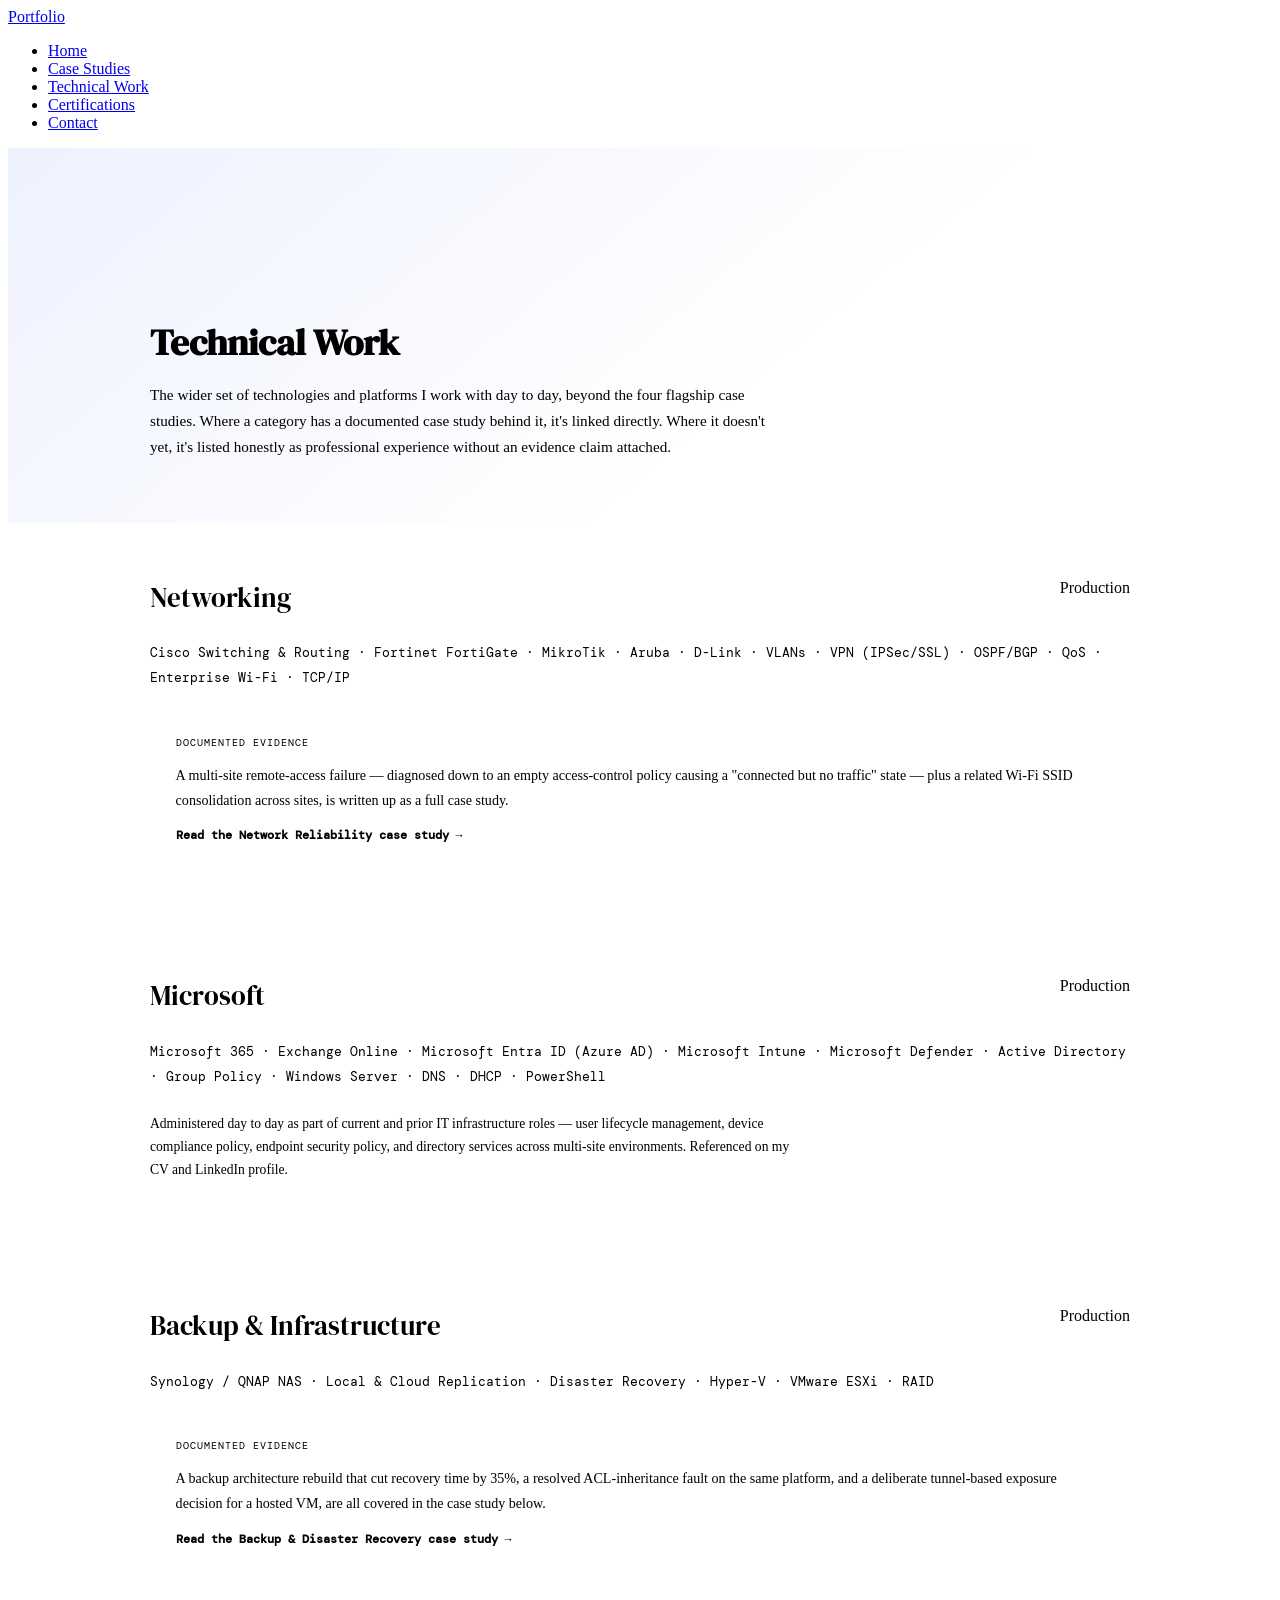
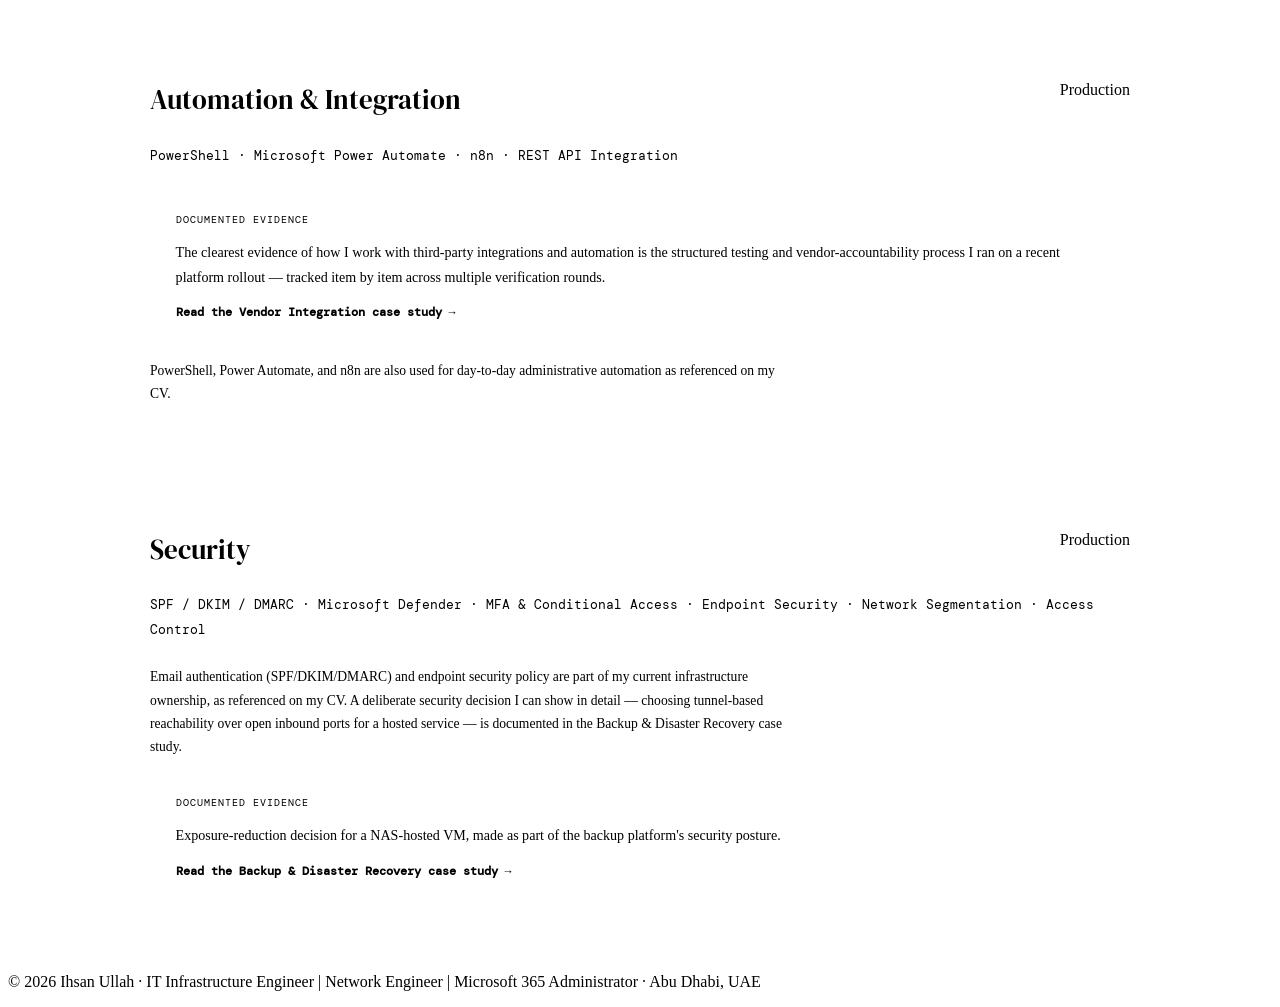
==== technical-work.html @ 3050b144 "Add files via upload" ====
<!DOCTYPE html>
<html lang="en">
<head>
<meta charset="UTF-8"/>
<meta name="viewport" content="width=device-width, initial-scale=1.0"/>
<title>Technical Work — Ihsan Ullah</title>
<link href="https://fonts.googleapis.com/css2?family=DM+Serif+Display:ital@0;1&family=DM+Mono:wght@400;500&family=Syne:wght@400;600;700;800&display=swap" rel="stylesheet"/>
<link rel="stylesheet" href="assets/main.css"/>
<style>
  .tw-header { padding: 9rem 5rem 3rem; background: linear-gradient(140deg, #eef2ff 0%, #ffffff 60%); }
  .tw-header-inner { max-width: 980px; margin: 0 auto; }
  .tw-header h1 { font-family: 'DM Serif Display', serif; font-size: 2.3rem; margin-bottom: 0.8rem; }
  .tw-header p { font-size: 0.95rem; color: var(--muted); max-width: 620px; line-height: 1.7; }

  .tw-category { max-width: 980px; margin: 0 auto; padding: 3.5rem 3rem; border-top: 1px solid var(--border); }
  .tw-cat-head { display: flex; justify-content: space-between; align-items: flex-start; margin-bottom: 1.6rem; flex-wrap: wrap; gap: 1rem; }
  .tw-cat-title { font-family: 'DM Serif Display', serif; font-size: 1.7rem; }
  .tw-cat-tech-list { font-family: 'DM Mono', monospace; font-size: 0.82rem; color: var(--muted); line-height: 1.9; margin-bottom: 1.4rem; }

  .evidence-block { background: var(--off-white); border-left: 3px solid var(--royal); padding: 1.4rem 1.6rem; margin-top: 1rem; }
  .evidence-block-label { font-family: 'DM Mono', monospace; font-size: 0.65rem; color: var(--royal); text-transform: uppercase; letter-spacing: 0.1em; margin-bottom: 0.5rem; }
  .evidence-block p { font-size: 0.88rem; line-height: 1.75; color: var(--text); margin-bottom: 0.8rem; }
  .evidence-block a { font-family: 'DM Mono', monospace; font-size: 0.72rem; color: var(--royal); text-decoration: none; font-weight: 700; }
  .evidence-block a:hover { text-decoration: underline; }

  .plain-note { font-size: 0.85rem; color: var(--muted); line-height: 1.7; max-width: 640px; }
</style>
</head>
<body>

<nav>
  <a href="index.html" class="nav-logo">Portfolio</a>
  <ul class="nav-links">
    <li><a href="index.html">Home</a></li>
    <li><a href="index.html#case-studies">Case Studies</a></li>
    <li><a href="technical-work.html" class="active">Technical Work</a></li>
    <li><a href="index.html#certifications">Certifications</a></li>
    <li><a href="index.html#contact">Contact</a></li>
  </ul>
</nav>

<div class="tw-header">
  <div class="tw-header-inner">
    <h1>Technical Work</h1>
    <p>The wider set of technologies and platforms I work with day to day, beyond the four flagship case studies. Where a category has a documented case study behind it, it's linked directly. Where it doesn't yet, it's listed honestly as professional experience without an evidence claim attached.</p>
  </div>
</div>

<div class="tw-category" id="networking" style="border-top:none;">
  <div class="tw-cat-head">
    <div class="tw-cat-title">Networking</div>
    <span class="tag tag-production">Production</span>
  </div>
  <div class="tw-cat-tech-list">Cisco Switching &amp; Routing · Fortinet FortiGate · MikroTik · Aruba · D-Link · VLANs · VPN (IPSec/SSL) · OSPF/BGP · QoS · Enterprise Wi-Fi · TCP/IP</div>
  <div class="evidence-block">
    <div class="evidence-block-label">Documented Evidence</div>
    <p>A multi-site remote-access failure — diagnosed down to an empty access-control policy causing a "connected but no traffic" state — plus a related Wi-Fi SSID consolidation across sites, is written up as a full case study.</p>
    <a href="case-studies/network-reliability.html">Read the Network Reliability case study →</a>
  </div>
</div>

<div class="tw-category" id="microsoft">
  <div class="tw-cat-head">
    <div class="tw-cat-title">Microsoft</div>
    <span class="tag tag-production">Production</span>
  </div>
  <div class="tw-cat-tech-list">Microsoft 365 · Exchange Online · Microsoft Entra ID (Azure AD) · Microsoft Intune · Microsoft Defender · Active Directory · Group Policy · Windows Server · DNS · DHCP · PowerShell</div>
  <p class="plain-note">Administered day to day as part of current and prior IT infrastructure roles — user lifecycle management, device compliance policy, endpoint security policy, and directory services across multi-site environments. Referenced on my CV and LinkedIn profile.</p>
</div>

<div class="tw-category" id="backup">
  <div class="tw-cat-head">
    <div class="tw-cat-title">Backup &amp; Infrastructure</div>
    <span class="tag tag-production">Production</span>
  </div>
  <div class="tw-cat-tech-list">Synology / QNAP NAS · Local &amp; Cloud Replication · Disaster Recovery · Hyper-V · VMware ESXi · RAID</div>
  <div class="evidence-block">
    <div class="evidence-block-label">Documented Evidence</div>
    <p>A backup architecture rebuild that cut recovery time by 35%, a resolved ACL-inheritance fault on the same platform, and a deliberate tunnel-based exposure decision for a hosted VM, are all covered in the case study below.</p>
    <a href="case-studies/backup-dr.html">Read the Backup &amp; Disaster Recovery case study →</a>
  </div>
</div>

<div class="tw-category" id="automation">
  <div class="tw-cat-head">
    <div class="tw-cat-title">Automation &amp; Integration</div>
    <span class="tag tag-production">Production</span>
  </div>
  <div class="tw-cat-tech-list">PowerShell · Microsoft Power Automate · n8n · REST API Integration</div>
  <div class="evidence-block">
    <div class="evidence-block-label">Documented Evidence</div>
    <p>The clearest evidence of how I work with third-party integrations and automation is the structured testing and vendor-accountability process I ran on a recent platform rollout — tracked item by item across multiple verification rounds.</p>
    <a href="case-studies/vendor-integration.html">Read the Vendor Integration case study →</a>
  </div>
  <p class="plain-note" style="margin-top:1rem;">PowerShell, Power Automate, and n8n are also used for day-to-day administrative automation as referenced on my CV.</p>
</div>

<div class="tw-category" id="security">
  <div class="tw-cat-head">
    <div class="tw-cat-title">Security</div>
    <span class="tag tag-production">Production</span>
  </div>
  <div class="tw-cat-tech-list">SPF / DKIM / DMARC · Microsoft Defender · MFA &amp; Conditional Access · Endpoint Security · Network Segmentation · Access Control</div>
  <p class="plain-note">Email authentication (SPF/DKIM/DMARC) and endpoint security policy are part of my current infrastructure ownership, as referenced on my CV. A deliberate security decision I can show in detail — choosing tunnel-based reachability over open inbound ports for a hosted service — is documented in the Backup &amp; Disaster Recovery case study.</p>
  <div class="evidence-block" style="margin-top:1rem;">
    <div class="evidence-block-label">Documented Evidence</div>
    <p>Exposure-reduction decision for a NAS-hosted VM, made as part of the backup platform's security posture.</p>
    <a href="case-studies/backup-dr.html">Read the Backup &amp; Disaster Recovery case study →</a>
  </div>
</div>

<footer><p>© 2026 <span>Ihsan Ullah</span> · IT Infrastructure Engineer | Network Engineer | Microsoft 365 Administrator · Abu Dhabi, UAE</p></footer>

</body>
</html>
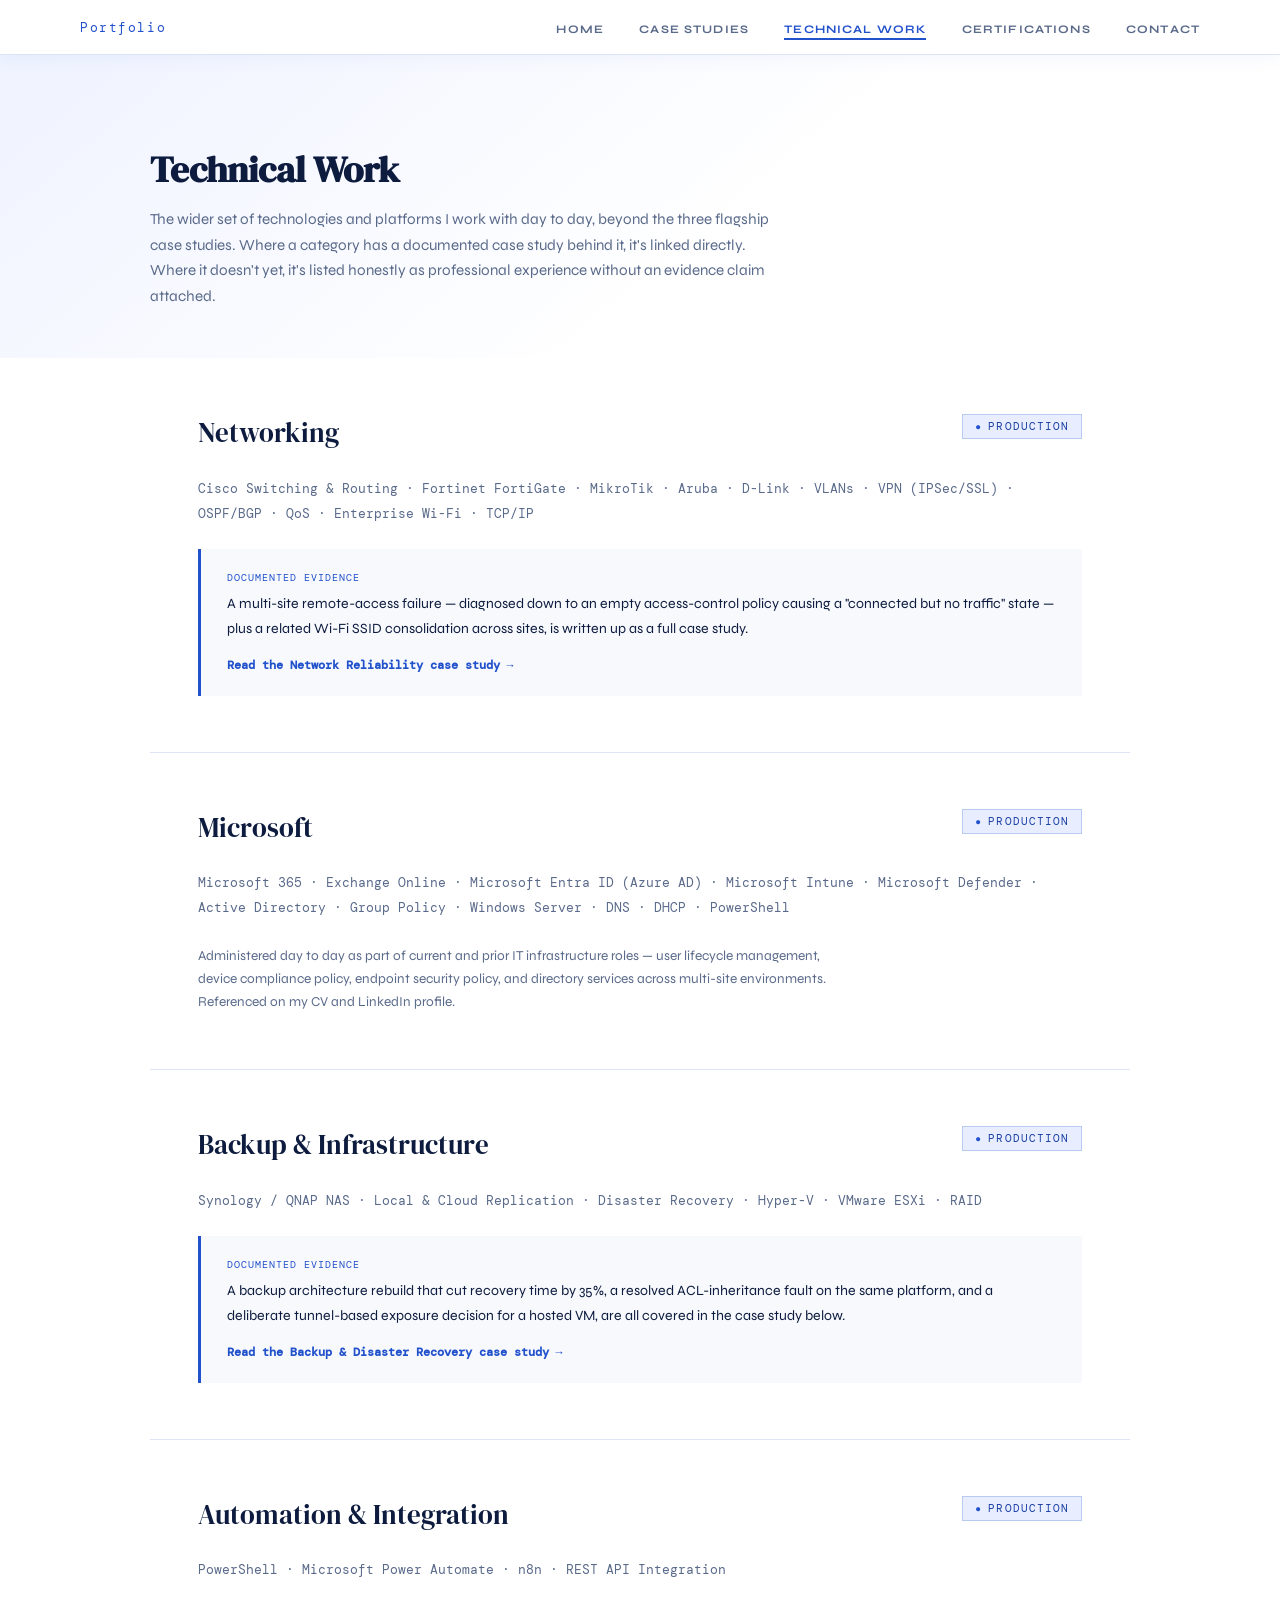
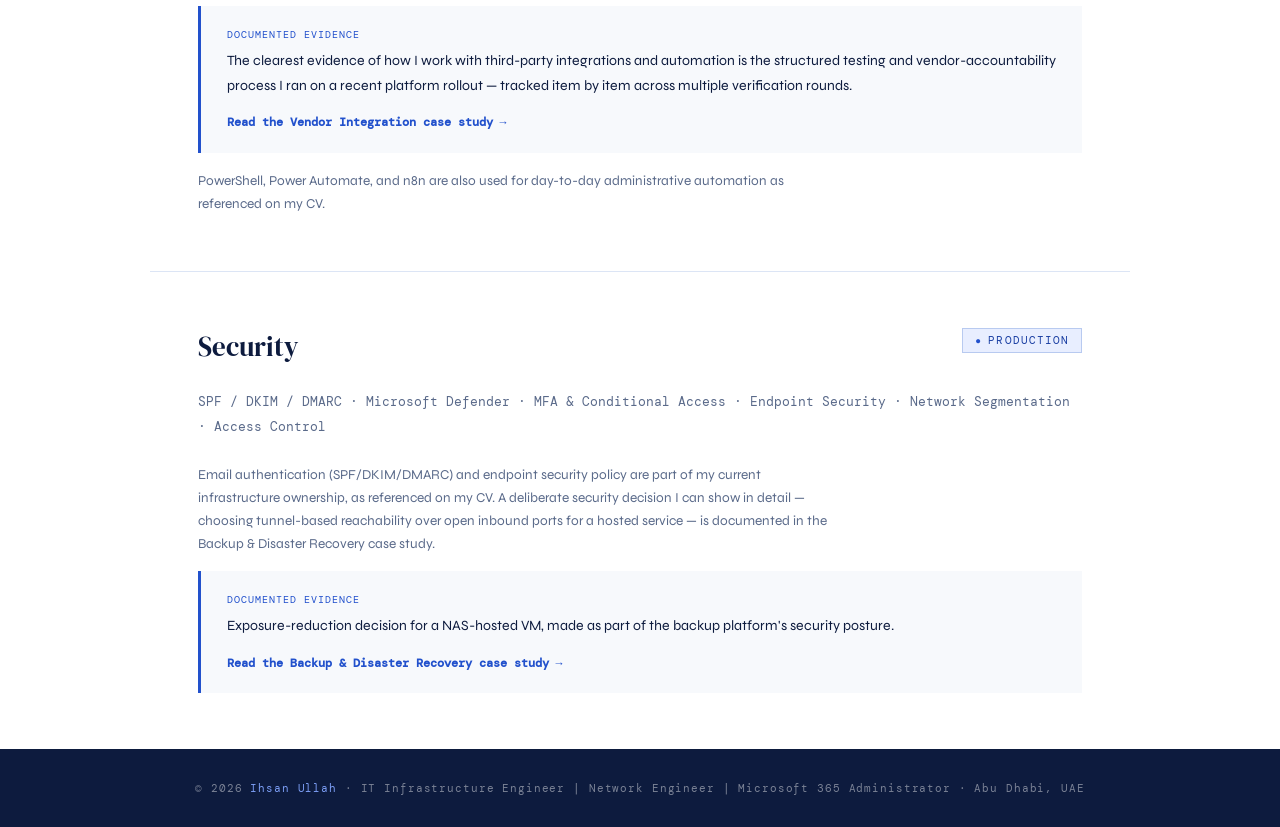
==== commit d54c86d7: "Update the number of flagship case studies" ====
--- a/technical-work.html
+++ b/technical-work.html
@@ -42,7 +42,7 @@
 <div class="tw-header">
   <div class="tw-header-inner">
     <h1>Technical Work</h1>
-    <p>The wider set of technologies and platforms I work with day to day, beyond the four flagship case studies. Where a category has a documented case study behind it, it's linked directly. Where it doesn't yet, it's listed honestly as professional experience without an evidence claim attached.</p>
+    <p>The wider set of technologies and platforms I work with day to day, beyond the three flagship case studies. Where a category has a documented case study behind it, it's linked directly. Where it doesn't yet, it's listed honestly as professional experience without an evidence claim attached.</p>
   </div>
 </div>
 
--- a/assets/main.css
+++ b/assets/main.css
@@ -0,0 +1,180 @@
+:root {
+  --royal: #2251CC;
+  --royal-dark: #1a3fa3;
+  --royal-light: #3d6ee8;
+  --royal-xlight: #e8eeff;
+  --white: #ffffff;
+  --off-white: #f7f9fc;
+  --text: #0d1b3e;
+  --muted: #5a6a8a;
+  --border: #dce5f5;
+  --border-strong: #b8caf0;
+  --shadow: 0 4px 24px rgba(34,81,204,0.10);
+  --shadow-lg: 0 8px 48px rgba(34,81,204,0.16);
+  --amber: #b45309;
+  --amber-bg: #fef3e2;
+  --amber-border: #f3d29e;
+}
+
+*, *::before, *::after { box-sizing: border-box; margin: 0; padding: 0; }
+html { scroll-behavior: smooth; }
+body { font-family: 'Syne', sans-serif; background: var(--white); color: var(--text); overflow-x: hidden; }
+a { color: inherit; }
+
+/* ---------- nav ---------- */
+nav {
+  position: fixed; top: 0; left: 0; right: 0; z-index: 100;
+  display: flex; justify-content: space-between; align-items: center;
+  padding: 1.1rem 5rem;
+  background: rgba(255,255,255,0.95);
+  backdrop-filter: blur(20px);
+  border-bottom: 1px solid var(--border);
+  box-shadow: 0 2px 20px rgba(34,81,204,0.06);
+}
+.nav-logo { font-family: 'DM Mono', monospace; font-size: 0.82rem; color: var(--royal); letter-spacing: 0.12em; text-decoration: none; }
+.nav-logo:hover { color: var(--royal-dark); }
+.nav-links { display: flex; gap: 2.2rem; list-style: none; }
+.nav-links a {
+  font-size: 0.72rem; font-weight: 700; letter-spacing: 0.1em; text-transform: uppercase;
+  color: var(--muted); text-decoration: none; transition: color 0.2s; position: relative;
+}
+.nav-links a::after {
+  content: ''; position: absolute; bottom: -4px; left: 0; right: 0; height: 2px;
+  background: var(--royal); transform: scaleX(0); transition: transform 0.2s; transform-origin: left;
+}
+.nav-links a:hover { color: var(--royal); }
+.nav-links a:hover::after, .nav-links a.active::after { transform: scaleX(1); }
+.nav-links a.active { color: var(--royal); }
+
+/* ---------- shared section scaffolding ---------- */
+.section-wrap { max-width: 1180px; margin: 0 auto; padding: 5.5rem 3rem; }
+.section-wrap.narrow { max-width: 880px; }
+.band-white { background: var(--white); }
+.band-gray { background: var(--off-white); }
+.section-label {
+  font-family: 'DM Mono', monospace; font-size: 0.72rem; color: var(--royal);
+  letter-spacing: 0.15em; text-transform: uppercase; margin-bottom: 0.7rem;
+}
+.section-title { font-family: 'DM Serif Display', serif; font-size: 2.2rem; margin-bottom: 2.5rem; letter-spacing: -0.01em; }
+
+/* ---------- tags: production / lab ---------- */
+.tag { display: inline-flex; align-items: center; gap: 0.4rem; font-family: 'DM Mono', monospace; font-size: 0.66rem; letter-spacing: 0.1em; text-transform: uppercase; padding: 0.32rem 0.75rem; border: 1.5px solid; }
+.tag-production { color: var(--royal-dark); background: var(--royal-xlight); border-color: var(--border-strong); }
+.tag-production::before { content: '●'; font-size: 0.6rem; color: var(--royal); }
+.tag-lab { color: var(--amber); background: var(--amber-bg); border-color: var(--amber-border); }
+.tag-lab::before { content: '◐'; font-size: 0.6rem; }
+
+/* ---------- hero (homepage) ---------- */
+.hero {
+  min-height: 92vh; display: grid; grid-template-columns: 1fr 380px; gap: 4rem; align-items: center;
+  padding: 8rem 5rem 4rem; background: linear-gradient(140deg, #eef2ff 0%, #ffffff 55%); position: relative; overflow: hidden;
+}
+.hero::before { content: ''; position: absolute; top: -120px; right: -120px; width: 500px; height: 500px; background: radial-gradient(circle, rgba(34,81,204,0.08) 0%, transparent 70%); pointer-events: none; }
+.hero-tag { display: inline-flex; align-items: center; gap: 0.5rem; font-family: 'DM Mono', monospace; font-size: 0.72rem; color: var(--royal); letter-spacing: 0.15em; text-transform: uppercase; margin-bottom: 1.5rem; padding: 0.4rem 1rem; border: 1.5px solid var(--border-strong); background: var(--white); width: fit-content; }
+.hero-tag-dot { width: 7px; height: 7px; background: #22c55e; border-radius: 50%; animation: pulse 2s infinite; }
+@keyframes pulse { 0%,100% { opacity:1; transform:scale(1); } 50% { opacity:0.4; transform:scale(0.75); } }
+.hero h1 { font-family: 'DM Serif Display', serif; font-size: 3.4rem; line-height: 1.05; margin-bottom: 1.1rem; }
+.hero h1 em { color: var(--royal); font-style: italic; }
+.hero-position { font-size: 1.28rem; line-height: 1.5; color: var(--text); max-width: 620px; margin-bottom: 1.1rem; font-weight: 600; }
+.hero-credibility { font-family: 'DM Mono', monospace; font-size: 0.86rem; color: var(--muted); margin-bottom: 2.2rem; }
+.hero-ctas { display: flex; gap: 1rem; }
+.btn-primary { display: inline-flex; align-items: center; gap: 0.5rem; padding: 0.9rem 1.8rem; background: var(--royal); color: var(--white); font-family: 'Syne', sans-serif; font-size: 0.78rem; font-weight: 700; letter-spacing: 0.08em; text-transform: uppercase; text-decoration: none; border: 2px solid var(--royal); transition: all 0.25s; }
+.btn-primary:hover { background: var(--royal-dark); border-color: var(--royal-dark); transform: translateY(-2px); box-shadow: var(--shadow-lg); }
+.btn-secondary { display: inline-flex; align-items: center; gap: 0.5rem; padding: 0.9rem 1.8rem; background: transparent; color: var(--royal); font-family: 'Syne', sans-serif; font-size: 0.78rem; font-weight: 700; letter-spacing: 0.08em; text-transform: uppercase; text-decoration: none; border: 2px solid var(--border-strong); transition: all 0.25s; }
+.btn-secondary:hover { border-color: var(--royal); transform: translateY(-2px); }
+
+.hero-card { padding: 2.2rem; background: var(--white); border: 1px solid var(--border); box-shadow: var(--shadow-lg); }
+.hero-photo { width: 116px; height: 116px; border-radius: 50%; object-fit: cover; display: block; margin: 0 auto 1.3rem; border: 3px solid var(--royal); }
+.hero-card-label { font-family: 'DM Mono', monospace; font-size: 0.66rem; color: var(--muted); letter-spacing: 0.12em; text-transform: uppercase; margin-bottom: 1rem; text-align: center; }
+.cert-stack { display: flex; flex-direction: column; gap: 0.6rem; }
+.cert-badge { font-size: 0.78rem; padding: 0.6rem 0.9rem; background: var(--off-white); border: 1px solid var(--border); color: var(--text); }
+
+/* ---------- impact stats ---------- */
+.impact-grid { display: grid; grid-template-columns: repeat(4, 1fr); gap: 1.25rem; }
+.impact-card { padding: 1.8rem; background: var(--white); border: 1px solid var(--border); text-decoration: none; transition: all 0.2s; display: block; }
+.impact-card.linked:hover { border-color: var(--royal); box-shadow: var(--shadow); transform: translateY(-3px); }
+.impact-num { font-family: 'DM Serif Display', serif; font-size: 2.4rem; color: var(--royal); line-height: 1; margin-bottom: 0.5rem; }
+.impact-label { font-size: 0.8rem; color: var(--muted); line-height: 1.4; }
+.impact-link-hint { font-family: 'DM Mono', monospace; font-size: 0.62rem; color: var(--royal); text-transform: uppercase; letter-spacing: 0.08em; margin-top: 0.6rem; opacity: 0; transition: opacity 0.2s; }
+.impact-card.linked:hover .impact-link-hint { opacity: 1; }
+
+/* ---------- case study tiles (homepage) ---------- */
+.cs-tiles { display: grid; grid-template-columns: repeat(3, 1fr); gap: 1.5rem; }
+.cs-tile { display: block; text-decoration: none; padding: 2.2rem; background: var(--white); border: 1px solid var(--border); position: relative; overflow: hidden; transition: all 0.25s; }
+.cs-tile::before { content: ''; position: absolute; top: 0; left: 0; right: 0; height: 3px; background: linear-gradient(90deg, var(--royal), var(--royal-light)); transform: scaleX(0); transition: transform 0.3s; transform-origin: left; }
+.cs-tile:hover { box-shadow: var(--shadow-lg); transform: translateY(-4px); border-color: var(--border-strong); }
+.cs-tile:hover::before { transform: scaleX(1); }
+.cs-tile-tag { margin-bottom: 1rem; }
+.cs-tile-title { font-family: 'DM Serif Display', serif; font-size: 1.3rem; color: var(--text); line-height: 1.35; margin-bottom: 1rem; }
+.cs-tile-cta { font-family: 'DM Mono', monospace; font-size: 0.68rem; color: var(--royal); text-transform: uppercase; letter-spacing: 0.1em; }
+
+/* ---------- technical work preview / grid ---------- */
+.tw-grid { display: grid; grid-template-columns: repeat(auto-fit, minmax(260px, 1fr)); gap: 1.25rem; }
+.tw-card { padding: 1.8rem; background: var(--white); border: 1px solid var(--border); text-decoration: none; display: block; transition: all 0.2s; }
+.tw-card:hover { border-color: var(--royal); box-shadow: var(--shadow); }
+.tw-card-title { font-family: 'DM Serif Display', serif; font-size: 1.15rem; margin-bottom: 0.6rem; }
+.tw-card-tech { font-family: 'DM Mono', monospace; font-size: 0.7rem; color: var(--muted); line-height: 1.6; margin-bottom: 1rem; }
+.tw-card-cta { font-family: 'DM Mono', monospace; font-size: 0.64rem; color: var(--royal); text-transform: uppercase; letter-spacing: 0.08em; }
+
+/* ---------- certifications ---------- */
+.certs-list { display: flex; flex-direction: column; gap: 0.7rem; max-width: 720px; }
+.cert-row { display: flex; justify-content: space-between; align-items: center; padding: 1rem 1.4rem; background: var(--white); border: 1px solid var(--border); border-left: 3px solid var(--royal); }
+.cert-row.lab { border-left-color: var(--amber); }
+.cert-row-name { font-size: 0.88rem; font-weight: 700; }
+.cert-row-issuer { font-family: 'DM Mono', monospace; font-size: 0.65rem; color: var(--muted); margin-top: 0.2rem; }
+
+/* ---------- contact ---------- */
+.contact-grid { display: grid; grid-template-columns: 1fr 1fr; gap: 4rem; align-items: start; }
+.contact-info { display: flex; flex-direction: column; gap: 0.9rem; }
+.contact-item { display: flex; align-items: center; gap: 1rem; padding: 1rem 1.4rem; background: var(--white); border: 1px solid var(--border); text-decoration: none; transition: all 0.2s; }
+.contact-item:hover { border-color: var(--royal); background: var(--royal-xlight); transform: translateX(4px); }
+.contact-icon { font-size: 1.1rem; flex-shrink: 0; }
+.contact-label { font-family: 'DM Mono', monospace; font-size: 0.62rem; color: var(--muted); letter-spacing: 0.1em; text-transform: uppercase; margin-bottom: 0.15rem; }
+.contact-value { font-size: 0.86rem; color: var(--text); font-weight: 600; }
+.availability-box { padding: 2.5rem; background: var(--royal); color: var(--white); position: relative; overflow: hidden; }
+.avail-status { display: flex; align-items: center; gap: 0.5rem; font-family: 'DM Mono', monospace; font-size: 0.68rem; color: rgba(255,255,255,0.7); letter-spacing: 0.12em; text-transform: uppercase; margin-bottom: 1rem; }
+.avail-dot { width: 7px; height: 7px; background: #4ade80; border-radius: 50%; animation: pulse 2s infinite; }
+.avail-title { font-family: 'DM Serif Display', serif; font-size: 1.6rem; margin-bottom: 0.8rem; line-height: 1.2; }
+.avail-desc { font-size: 0.84rem; line-height: 1.75; color: rgba(255,255,255,0.75); margin-bottom: 1.8rem; }
+.btn-white { display: inline-flex; align-items: center; gap: 0.5rem; padding: 0.85rem 2rem; background: var(--white); color: var(--royal); font-family: 'Syne', sans-serif; font-size: 0.78rem; font-weight: 700; letter-spacing: 0.1em; text-transform: uppercase; text-decoration: none; border: 2px solid var(--white); transition: all 0.25s; }
+.btn-white:hover { background: transparent; color: var(--white); transform: translateY(-2px); }
+
+footer { background: var(--text); color: rgba(255,255,255,0.45); text-align: center; padding: 2rem; font-family: 'DM Mono', monospace; font-size: 0.68rem; letter-spacing: 0.08em; }
+footer span { color: #7c9ef5; }
+
+/* ---------- case study page layout ---------- */
+.cs-header { padding: 9rem 5rem 3rem; background: linear-gradient(140deg, #eef2ff 0%, #ffffff 60%); }
+.cs-header-inner { max-width: 880px; margin: 0 auto; }
+.cs-back { display: inline-flex; align-items: center; gap: 0.4rem; font-family: 'DM Mono', monospace; font-size: 0.7rem; color: var(--muted); text-decoration: none; margin-bottom: 1.6rem; }
+.cs-back:hover { color: var(--royal); }
+.cs-tags { display: flex; gap: 0.6rem; margin-bottom: 1.3rem; }
+.cs-title { font-family: 'DM Serif Display', serif; font-size: 2.4rem; line-height: 1.15; margin-bottom: 1rem; }
+.cs-meta { font-family: 'DM Mono', monospace; font-size: 0.78rem; color: var(--muted); }
+
+.cs-section { max-width: 880px; margin: 0 auto; padding: 3rem 3rem; border-top: 1px solid var(--border); }
+.cs-section-num { font-family: 'DM Mono', monospace; font-size: 0.72rem; color: var(--royal); letter-spacing: 0.15em; margin-bottom: 0.6rem; }
+.cs-section-title { font-family: 'DM Serif Display', serif; font-size: 1.5rem; margin-bottom: 1.3rem; }
+.cs-section p { font-size: 0.95rem; line-height: 1.85; color: #3d4f70; margin-bottom: 1rem; }
+.cs-section ul { margin: 0.5rem 0 1rem 0; padding-left: 1.3rem; }
+.cs-section li { font-size: 0.92rem; line-height: 1.8; color: #3d4f70; margin-bottom: 0.5rem; }
+.cs-callout { background: var(--off-white); border-left: 3px solid var(--royal); padding: 1.2rem 1.5rem; margin: 1.3rem 0; font-size: 0.88rem; line-height: 1.75; color: var(--text); }
+.cs-callout strong { color: var(--royal-dark); }
+
+.diagram-box { background: var(--off-white); border: 1px solid var(--border); padding: 2.2rem 1.5rem; margin: 1.5rem 0; }
+.diagram-caption { font-family: 'DM Mono', monospace; font-size: 0.66rem; color: var(--muted); text-align: center; margin-top: 1rem; letter-spacing: 0.05em; }
+
+.cs-nav-footer { max-width: 880px; margin: 0 auto; padding: 3rem; display: flex; justify-content: space-between; }
+.cs-nav-footer a { font-family: 'DM Mono', monospace; font-size: 0.75rem; color: var(--royal); text-decoration: none; }
+
+.fade-up { opacity: 0; transform: translateY(24px); transition: opacity 0.55s ease, transform 0.55s ease; }
+.fade-up.visible { opacity: 1; transform: translateY(0); }
+
+@media (max-width: 960px) {
+  nav { padding: 1rem 1.5rem; }
+  .nav-links { display: none; }
+  .hero { grid-template-columns: 1fr; padding: 7rem 1.5rem 3rem; }
+  .section-wrap { padding: 4rem 1.5rem; }
+  .impact-grid, .cs-tiles { grid-template-columns: 1fr; }
+  .contact-grid { grid-template-columns: 1fr; gap: 2rem; }
+  .cs-header, .cs-section, .cs-nav-footer { padding-left: 1.5rem; padding-right: 1.5rem; }
+}
